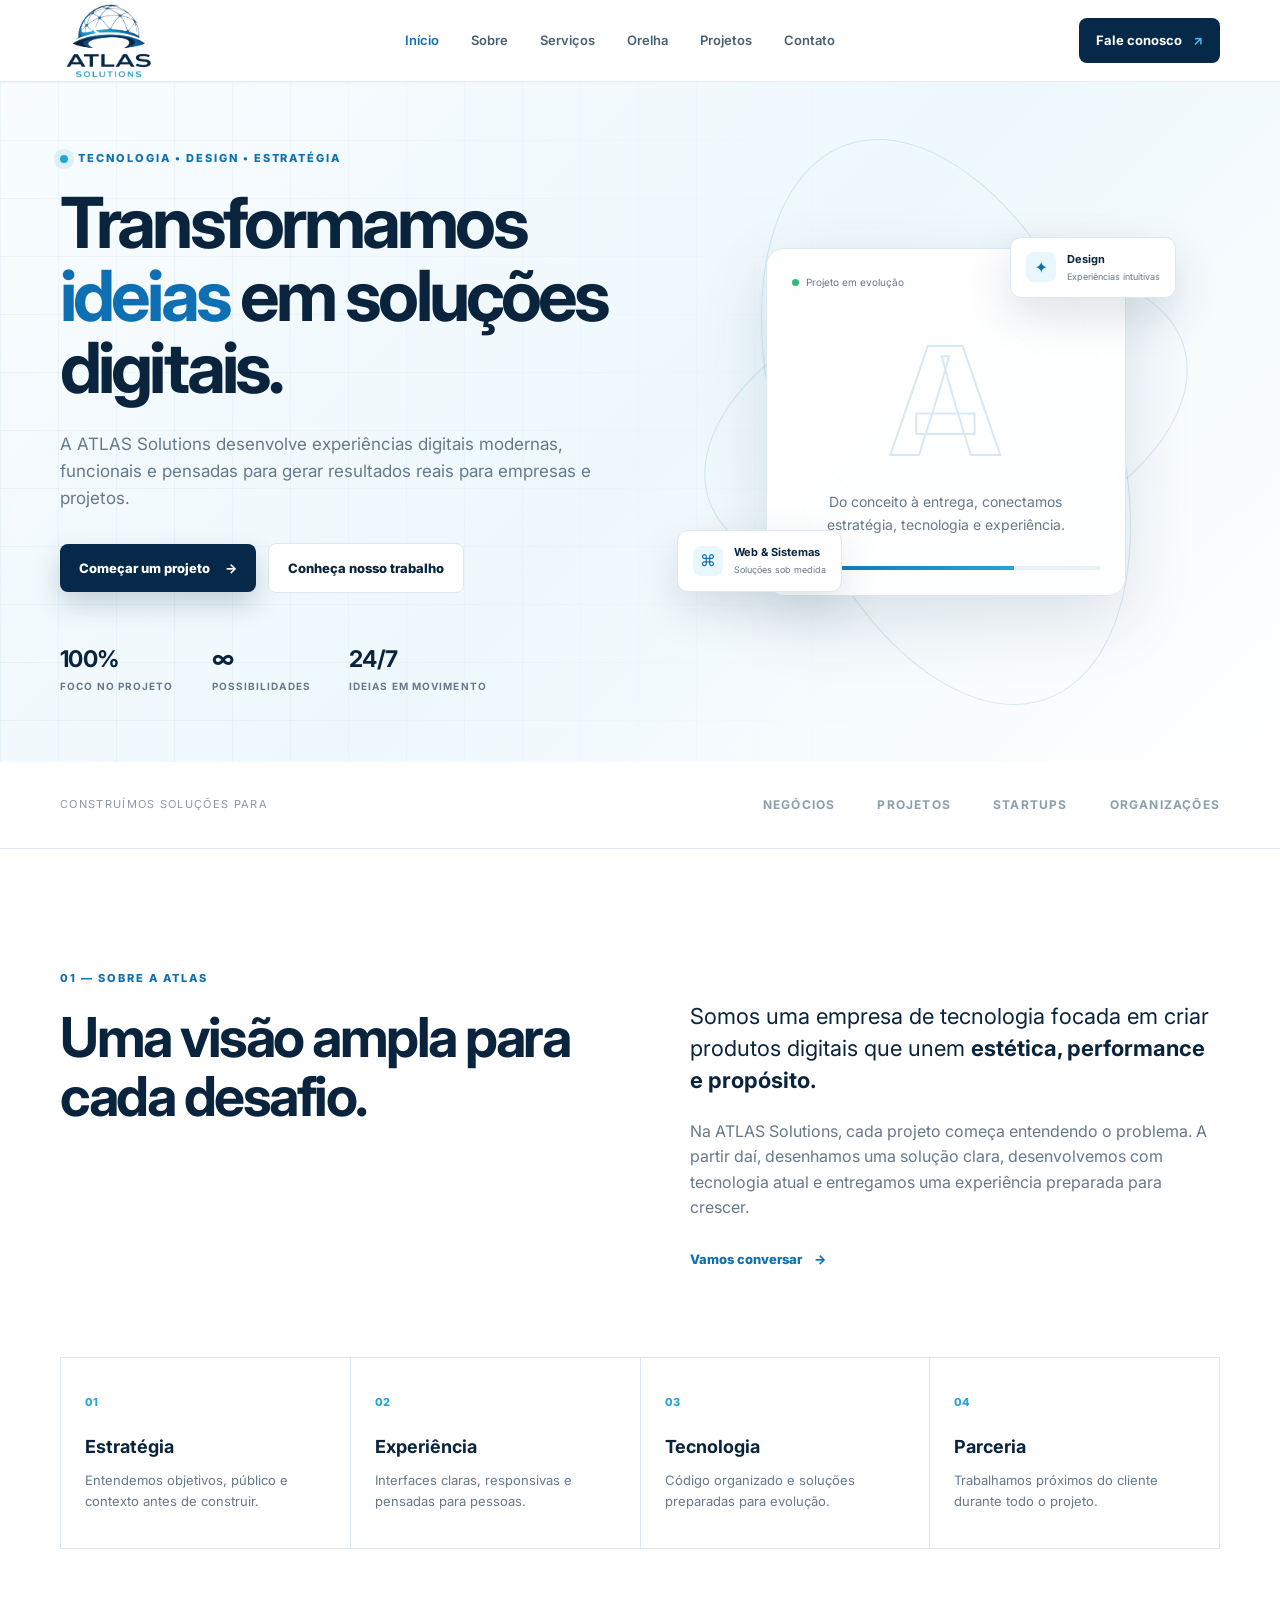
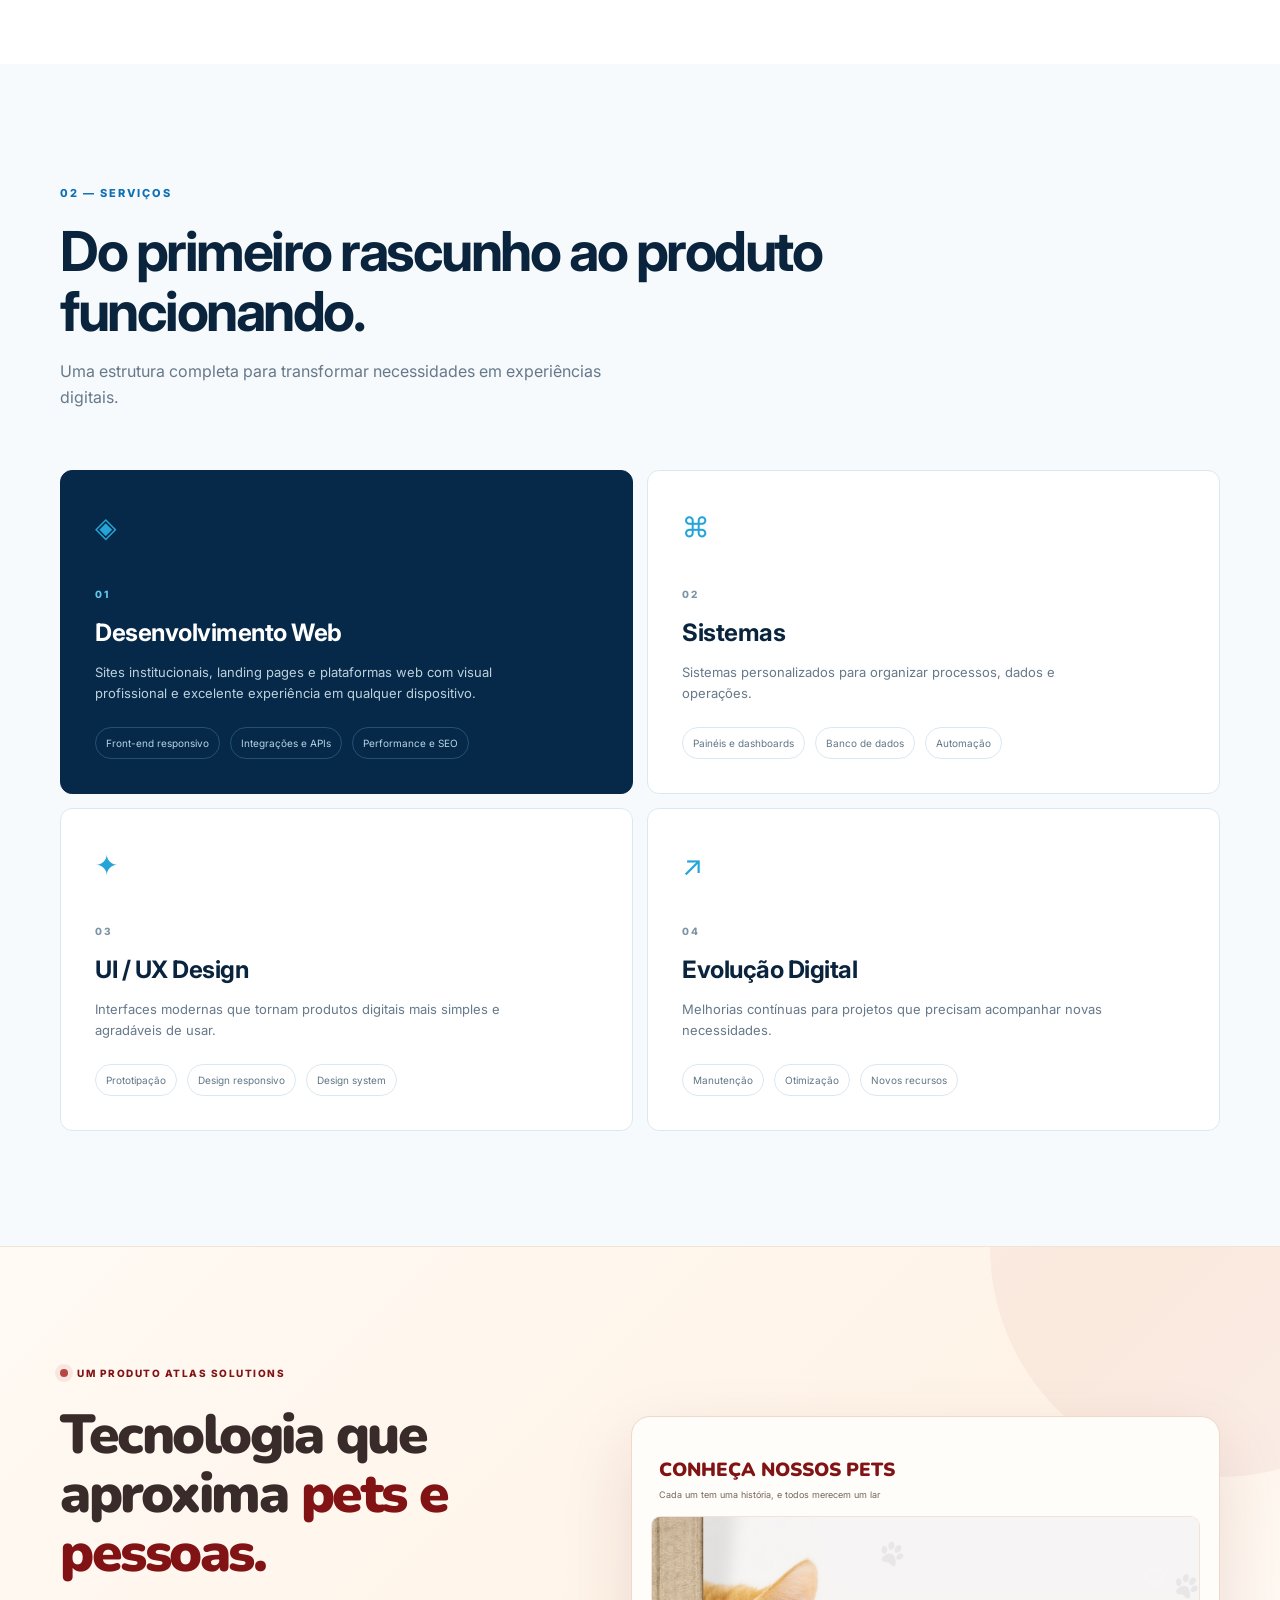
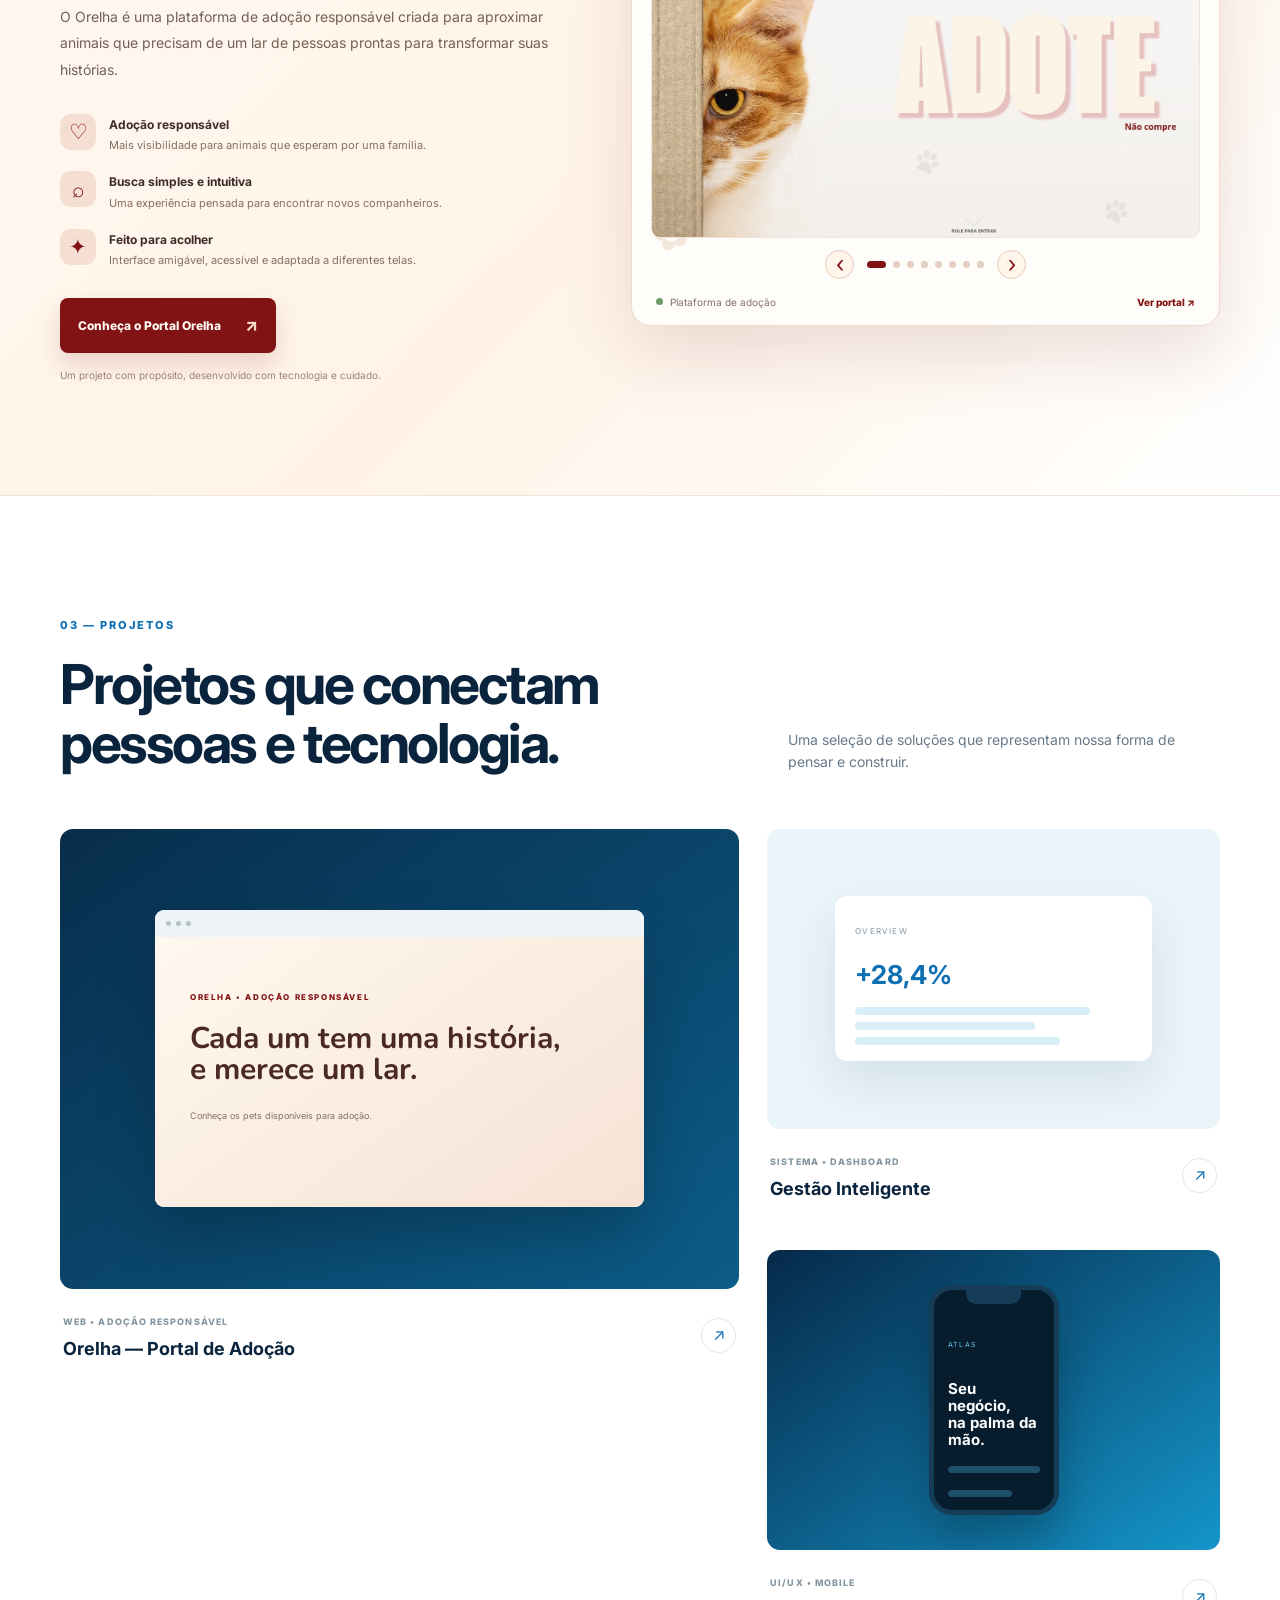
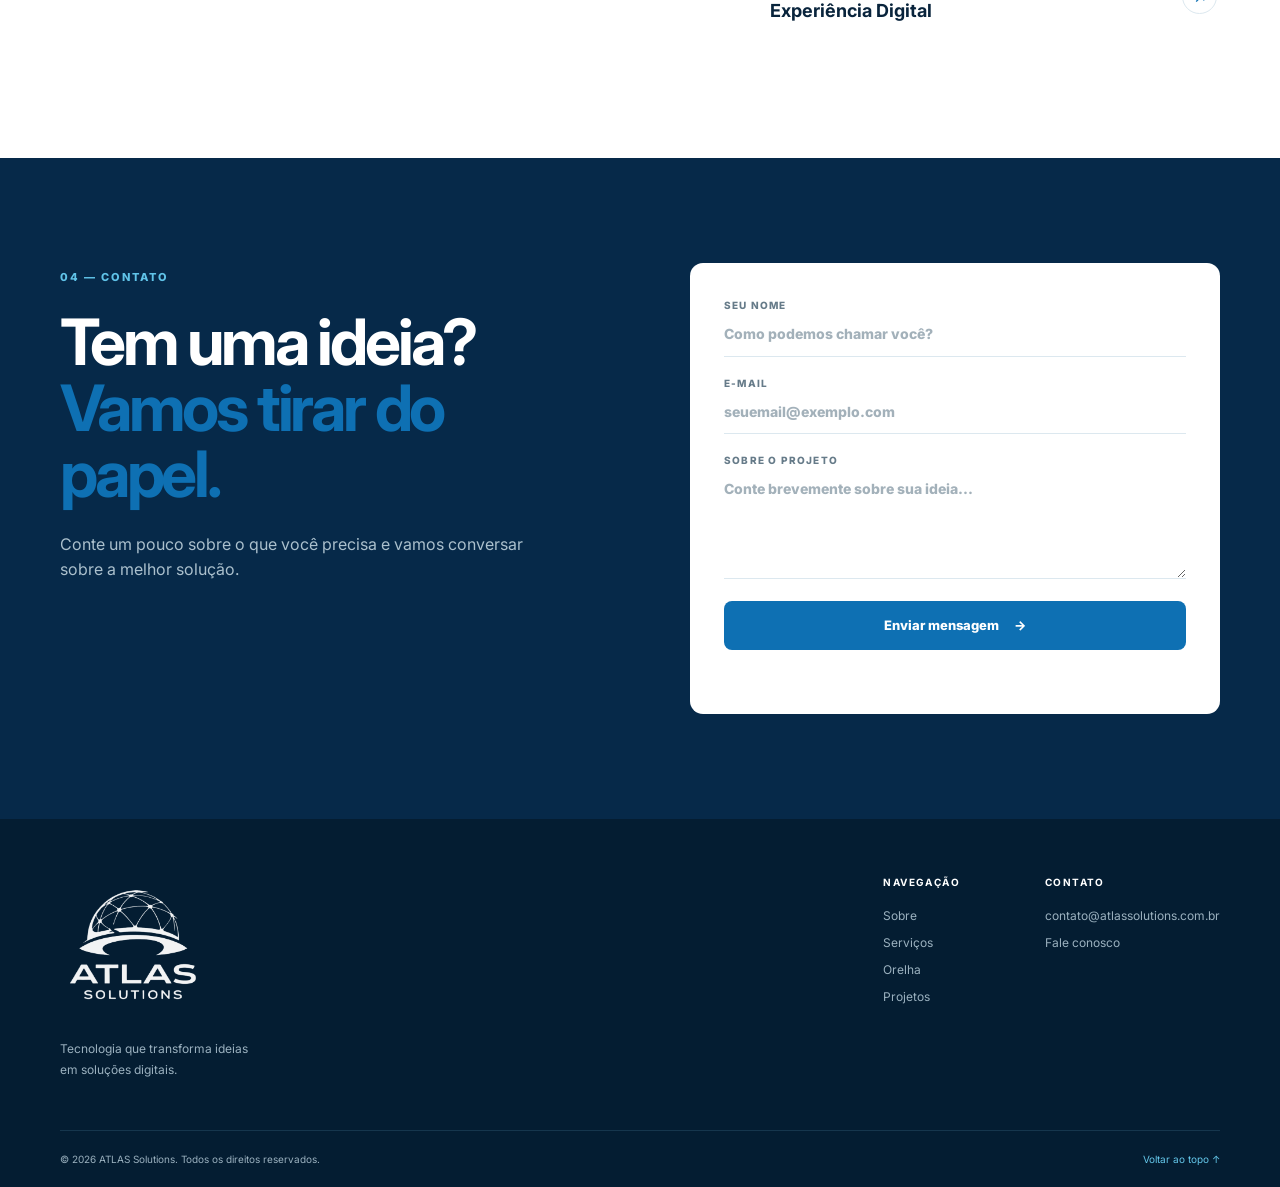
==== index.html @ 906afab1 "segundo commit" ====
<!DOCTYPE html>
<html lang="pt-BR">
<head>
  <meta charset="UTF-8">
  <meta name="viewport" content="width=device-width, initial-scale=1.0">
  <meta name="description" content="ATLAS Solutions — desenvolvimento de sites, sistemas e soluções digitais sob medida.">
  <title>ATLAS Solutions | Tecnologia que conecta ideias</title>
  <link rel="preconnect" href="https://fonts.googleapis.com">
  <link rel="preconnect" href="https://fonts.gstatic.com" crossorigin>
  <link href="https://fonts.googleapis.com/css2?family=Inter:wght@400;500;600;700;800&family=Nunito:wght@400;500;600;700;800;900&family=Lora:wght@400;500;600;700&display=swap" rel="stylesheet">
  <link rel="stylesheet" href="style.css">
</head>
<body>
  <header class="header" id="topo">
    <div class="container nav">
      <a class="brand" href="#inicio" aria-label="ATLAS Solutions - início">
        <img src="assets/logo.png" alt="ATLAS Solutions">
      </a>

      <button class="menu-toggle" aria-label="Abrir menu" aria-expanded="false">
        <span></span><span></span><span></span>
      </button>

      <nav class="nav-links">
        <a href="#inicio" class="active">Início</a>
        <a href="#sobre">Sobre</a>
        <a href="#servicos">Serviços</a>
        <a href="#orelha">Orelha</a>
        <a href="#projetos">Projetos</a>
        <a href="#contato">Contato</a>
      </nav>

      <a href="#contato" class="nav-cta">Fale conosco <span>↗</span></a>
    </div>
  </header>

  <main>
    <section class="hero" id="inicio">
      <div class="hero-grid"></div>
      <div class="container hero-content">
        <div class="hero-copy reveal">
          <div class="eyebrow"><span></span> Tecnologia • Design • Estratégia</div>
          <h1>Transformamos <em>ideias</em> em soluções digitais.</h1>
          <p>
            A ATLAS Solutions desenvolve experiências digitais modernas, funcionais e
            pensadas para gerar resultados reais para empresas e projetos.
          </p>
          <div class="hero-actions">
            <a class="btn btn-primary" href="#contato">Começar um projeto <span>→</span></a>
            <a class="btn btn-ghost" href="#projetos">Conheça nosso trabalho</a>
          </div>
          <div class="hero-stats">
            <div><strong>100%</strong><span>foco no projeto</span></div>
            <div><strong>∞</strong><span>possibilidades</span></div>
            <div><strong>24/7</strong><span>ideias em movimento</span></div>
          </div>
        </div>

        <div class="hero-visual reveal">
          <div class="orbit orbit-1"></div>
          <div class="orbit orbit-2"></div>
          <div class="orbit orbit-3"></div>
          <div class="visual-card main-card">
            <div class="card-top">
              <span class="status"><i></i> Projeto em evolução</span>
              <span class="dots">•••</span>
            </div>
            <div class="atlas-mark">A</div>
            <p>Do conceito à entrega, conectamos estratégia, tecnologia e experiência.</p>
            <div class="progress"><span></span></div>
          </div>
          <div class="floating-card card-one">
            <span class="mini-icon">✦</span>
            <div><strong>Design</strong><small>Experiências intuitivas</small></div>
          </div>
          <div class="floating-card card-two">
            <span class="mini-icon">⌘</span>
            <div><strong>Web & Sistemas</strong><small>Soluções sob medida</small></div>
          </div>
        </div>
      </div>
    </section>

    <section class="trust">
      <div class="container trust-inner">
        <span>Construímos soluções para</span>
        <div class="trust-items">
          <b>NEGÓCIOS</b><b>PROJETOS</b><b>STARTUPS</b><b>ORGANIZAÇÕES</b>
        </div>
      </div>
    </section>

    <section class="section about" id="sobre">
      <div class="container two-col">
        <div class="section-intro reveal">
          <span class="section-number">01 — SOBRE A ATLAS</span>
          <h2>Uma visão ampla para cada desafio.</h2>
        </div>
        <div class="about-copy reveal">
          <p class="lead">
            Somos uma empresa de tecnologia focada em criar produtos digitais que unem
            <strong>estética, performance e propósito.</strong>
          </p>
          <p>
            Na ATLAS Solutions, cada projeto começa entendendo o problema. A partir daí,
            desenhamos uma solução clara, desenvolvemos com tecnologia atual e entregamos
            uma experiência preparada para crescer.
          </p>
          <a href="#contato" class="text-link">Vamos conversar <span>→</span></a>
        </div>
      </div>

      <div class="container values-grid">
        <article class="value-card reveal"><span>01</span><h3>Estratégia</h3><p>Entendemos objetivos, público e contexto antes de construir.</p></article>
        <article class="value-card reveal"><span>02</span><h3>Experiência</h3><p>Interfaces claras, responsivas e pensadas para pessoas.</p></article>
        <article class="value-card reveal"><span>03</span><h3>Tecnologia</h3><p>Código organizado e soluções preparadas para evolução.</p></article>
        <article class="value-card reveal"><span>04</span><h3>Parceria</h3><p>Trabalhamos próximos do cliente durante todo o projeto.</p></article>
      </div>
    </section>

    <section class="section services" id="servicos">
      <div class="container">
        <div class="section-heading reveal">
          <span class="section-number">02 — SERVIÇOS</span>
          <h2>Do primeiro rascunho ao produto funcionando.</h2>
          <p>Uma estrutura completa para transformar necessidades em experiências digitais.</p>
        </div>

        <div class="services-grid">
          <article class="service-card featured reveal">
            <div class="service-icon">◈</div>
            <span>01</span>
            <h3>Desenvolvimento Web</h3>
            <p>Sites institucionais, landing pages e plataformas web com visual profissional e excelente experiência em qualquer dispositivo.</p>
            <ul><li>Front-end responsivo</li><li>Integrações e APIs</li><li>Performance e SEO</li></ul>
          </article>
          <article class="service-card reveal">
            <div class="service-icon">⌘</div>
            <span>02</span>
            <h3>Sistemas</h3>
            <p>Sistemas personalizados para organizar processos, dados e operações.</p>
            <ul><li>Painéis e dashboards</li><li>Banco de dados</li><li>Automação</li></ul>
          </article>
          <article class="service-card reveal">
            <div class="service-icon">✦</div>
            <span>03</span>
            <h3>UI / UX Design</h3>
            <p>Interfaces modernas que tornam produtos digitais mais simples e agradáveis de usar.</p>
            <ul><li>Prototipação</li><li>Design responsivo</li><li>Design system</li></ul>
          </article>
          <article class="service-card reveal">
            <div class="service-icon">↗</div>
            <span>04</span>
            <h3>Evolução Digital</h3>
            <p>Melhorias contínuas para projetos que precisam acompanhar novas necessidades.</p>
            <ul><li>Manutenção</li><li>Otimização</li><li>Novos recursos</li></ul>
          </article>
        </div>
      </div>
    </section>

    <!-- Apresentação do produto Orelha: visual próprio inspirado no portal, mantendo a estrutura da ATLAS. -->
    <section class="secao-orelha" id="orelha">
      <div class="container orelha-conteudo">
        <div class="orelha-texto reveal">
          <span class="orelha-etiqueta"><span class="orelha-ponto"></span> UM PRODUTO ATLAS SOLUTIONS</span>
          <h2>Tecnologia que aproxima <em>pets e pessoas.</em></h2>
          <p class="orelha-descricao">O Orelha é uma plataforma de adoção responsável criada para aproximar animais que precisam de um lar de pessoas prontas para transformar suas histórias.</p>
          <div class="orelha-destaques">
            <div><span class="orelha-icone">♡</span><p><strong>Adoção responsável</strong><small>Mais visibilidade para animais que esperam por uma família.</small></p></div>
            <div><span class="orelha-icone">⌕</span><p><strong>Busca simples e intuitiva</strong><small>Uma experiência pensada para encontrar novos companheiros.</small></p></div>
            <div><span class="orelha-icone">✦</span><p><strong>Feito para acolher</strong><small>Interface amigável, acessível e adaptada a diferentes telas.</small></p></div>
          </div>
          <a class="botao-orelha" href="https://portalorelhafront.vercel.app/" target="_blank" rel="noopener noreferrer">Conheça o Portal Orelha <span>↗</span></a>
          <p class="orelha-nota">Um projeto com propósito, desenvolvido com tecnologia e cuidado.</p>
        </div>
        <div class="orelha-moldura reveal">
                   <div class="orelha-preview-texto"><span>CONHEÇA NOSSOS PETS</span><small>Cada um tem uma história, e todos merecem um lar</small></div>

          <!-- CARROSSEL ORELHA: para adicionar imagens, copie um bloco .orelha-slide e altere o caminho e o texto alternativo. -->
          <div class="orelha-carrossel" data-carrossel aria-label="Imagens do Portal Orelha">
            <div class="orelha-slides">
              <div class="orelha-slide ativa">
                <img src="assets/1.png" alt="Tela inicial do Portal Orelha com animais disponíveis para adoção" class="orelha-imagem">
              </div>
              <div class="orelha-slide">
                <img src="assets/3.png" alt="Tela de listagem de animais do Portal Orelha" class="orelha-imagem">
              </div>
              <div class="orelha-slide">
                <img src="assets/5.png" alt="Tela de listagem de animais do Portal Orelha" class="orelha-imagem">
              </div>
              <div class="orelha-slide">
                <img src="assets/6.png" alt="Tela de listagem de animais do Portal Orelha" class="orelha-imagem">
              </div>
              <div class="orelha-slide">
                <img src="assets/8.png" alt="Tela de listagem de animais do Portal Orelha" class="orelha-imagem">
              </div>
               <div class="orelha-slide">
                <img src="assets/10.png" alt="Tela de listagem de animais do Portal Orelha" class="orelha-imagem">
              </div>
               <div class="orelha-slide">
                <img src="assets/11.png" alt="Tela de listagem de animais do Portal Orelha" class="orelha-imagem">
              </div>
               <div class="orelha-slide">
                <img src="assets/13.png" alt="Tela de listagem de animais do Portal Orelha" class="orelha-imagem">
              </div>
              <!-- ADICIONE MAIS IMAGENS AQUI: copie um bloco .orelha-slide, coloque o caminho em src e descreva a imagem no alt. -->
            </div>
            <div class="orelha-controles">
              <button class="orelha-seta" type="button" data-anterior aria-label="Imagem anterior">‹</button>
              <div class="orelha-indicadores" data-indicadores aria-label="Escolher imagem"></div>
              <button class="orelha-seta" type="button" data-proxima aria-label="Próxima imagem">›</button>
            </div>
          </div>

          <div class="orelha-rodape-preview"><span><i></i> Plataforma de adoção</span><a href="https://portalorelhafront.vercel.app/" target="_blank" rel="noopener noreferrer">Ver portal ↗</a></div>
          <span class="orelha-pata pata-um">✿</span><span class="orelha-pata pata-dois">✿</span>
        </div>
      </div>
    </section>

    <section class="section projects" id="projetos">
      <div class="container">
        <div class="section-heading project-heading reveal">
          <div>
            <span class="section-number">03 — PROJETOS</span>
            <h2>Projetos que conectam pessoas e tecnologia.</h2>
          </div>
          <p>Uma seleção de soluções que representam nossa forma de pensar e construir.</p>
        </div>

        <div class="project-grid">
          <article class="project project-large reveal">
            <div class="project-visual adoption">
              <div class="browser">
                <div class="browser-bar"><i></i><i></i><i></i></div>
                <div class="browser-body browser-orelha">
                  <span>ORELHA • ADOÇÃO RESPONSÁVEL</span>
                  <strong>Cada um tem uma história,<br>e merece um lar.</strong>
                  <small>Conheça os pets disponíveis para adoção.</small>
                </div>
              </div>
            </div>
            <div class="project-info"><div><span>WEB • ADOÇÃO RESPONSÁVEL</span><h3>Orelha — Portal de Adoção</h3></div><span class="round-arrow">↗</span></div>
          </article>

          <article class="project reveal">
            <div class="project-visual dashboard">
              <div class="dash-box"><span>OVERVIEW</span><b>+28,4%</b><i></i><i></i><i></i></div>
            </div>
            <div class="project-info"><div><span>SISTEMA • DASHBOARD</span><h3>Gestão Inteligente</h3></div><span class="round-arrow">↗</span></div>
          </article>

          <article class="project reveal">
            <div class="project-visual mobile">
              <div class="phone"><div class="phone-notch"></div><div class="phone-content"><span>ATLAS</span><b>Seu negócio,<br>na palma da mão.</b><i></i><i></i></div></div>
            </div>
            <div class="project-info"><div><span>UI/UX • MOBILE</span><h3>Experiência Digital</h3></div><span class="round-arrow">↗</span></div>
          </article>
        </div>
      </div>
    </section>

    <section class="cta-section" id="contato">
      <div class="container cta">
        <div class="cta-copy reveal">
          <span class="section-number">04 — CONTATO</span>
          <h2>Tem uma ideia?<br><em>Vamos tirar do papel.</em></h2>
          <p>Conte um pouco sobre o que você precisa e vamos conversar sobre a melhor solução.</p>
        </div>
        <form class="contact-form reveal" id="contactForm">
          <label>Seu nome<input type="text" name="nome" placeholder="Como podemos chamar você?" required></label>
          <label>E-mail<input type="email" name="email" placeholder="seuemail@exemplo.com" required></label>
          <label>Sobre o projeto<textarea name="mensagem" rows="4" placeholder="Conte brevemente sobre sua ideia..." required></textarea></label>
          <button type="submit" class="btn btn-light">Enviar mensagem <span>→</span></button>
          <p class="form-note" id="formNote"></p>
        </form>
      </div>
    </section>
  </main>

  <footer class="footer">
    <div class="container footer-top">
      <div>
        <img src="assets/logo.png" alt="ATLAS Solutions" class="footer-logo">
        <p>Tecnologia que transforma ideias<br>em soluções digitais.</p>
      </div>
      <div class="footer-links">
        <div><strong>Navegação</strong><a href="#sobre">Sobre</a><a href="#servicos">Serviços</a><a href="#orelha">Orelha</a><a href="#projetos">Projetos</a></div>
        <div><strong>Contato</strong><a href="mailto:contato@atlassolutions.com.br">contato@atlassolutions.com.br</a><a href="#contato">Fale conosco</a></div>
      </div>
    </div>
    <div class="container footer-bottom">
      <span>© <span id="year"></span> ATLAS Solutions. Todos os direitos reservados.</span>
      <a href="#topo">Voltar ao topo ↑</a>
    </div>
  </footer>

  <script src="script.js"></script>
</body>
</html>
---- style.css ----
:root {
  --navy: #062949;
  --navy-2: #0a3a61;
  --blue: #0e70b3;
  --cyan: #25a5d7;
  --cyan-light: #e8f7fc;
  --ink: #09243c;
  --muted: #66798a;
  --line: #dce8ef;
  --white: #fff;
  --bg: #f7fafc;
  --shadow: 0 24px 70px rgba(6, 41, 73, .12);
}

* {
  box-sizing: border-box;
  margin: 0;
  padding: 0
}

html {
  scroll-behavior: smooth
}

body {
  font-family: Inter, system-ui, sans-serif;
  color: var(--ink);
  background: var(--white);
  line-height: 1.6
}

a {
  text-decoration: none;
  color: inherit
}

button,
input,
textarea {
  font: inherit
}

.container {
  width: min(1160px, calc(100% - 48px));
  margin: auto
}

.header {
  height: 82px;
  background: rgba(255, 255, 255, .92);
  backdrop-filter: blur(16px);
  border-bottom: 1px solid rgba(220, 232, 239, .8);
  position: sticky;
  top: 0;
  z-index: 50
}

.nav {
  height: 100%;
  display: flex;
  align-items: center;
  justify-content: space-between;
  gap: 30px
}

.brand img {
  width: 100px;
  display: block
}

.nav-links {
  display: flex;
  gap: 32px;
  align-items: center;
  font-size: 13px;
  font-weight: 600;
  color: #496071
}

.nav-links a {
  transition: .25s
}

.nav-links a:hover,
.nav-links a.active {
  color: var(--blue)
}

.nav-cta {
  background: var(--navy);
  color: white;
  padding: 12px 17px;
  border-radius: 8px;
  font-size: 13px;
  font-weight: 700
}

.nav-cta span {
  color: #51bce2;
  margin-left: 8px
}

.menu-toggle {
  display: none;
  border: 0;
  background: none
}

.hero {
  position: relative;
  overflow: hidden;
  background: linear-gradient(135deg, #f8fcfe 0%, #eef8fc 52%, #fff 100%);
  min-height: 680px
}

.hero-grid {
  position: absolute;
  inset: 0;
  background-image: linear-gradient(rgba(14, 112, 179, .05) 1px, transparent 1px), linear-gradient(90deg, rgba(14, 112, 179, .05) 1px, transparent 1px);
  background-size: 58px 58px;
  mask-image: linear-gradient(to right, black, transparent 75%)
}

.hero-content {
  min-height: 680px;
  display: grid;
  grid-template-columns: 1.03fr .97fr;
  align-items: center;
  gap: 30px;
  position: relative
}

.eyebrow,
.section-number {
  font-size: 11px;
  letter-spacing: .18em;
  text-transform: uppercase;
  font-weight: 800;
  color: var(--blue)
}

.eyebrow {
  display: flex;
  align-items: center;
  gap: 10px;
  margin-bottom: 20px
}

.eyebrow span {
  width: 8px;
  height: 8px;
  border-radius: 50%;
  background: var(--cyan);
  box-shadow: 0 0 0 6px rgba(37, 165, 215, .12)
}

.hero h1 {
  font-size: clamp(44px, 5.5vw, 76px);
  line-height: 1.03;
  letter-spacing: -.055em;
  max-width: 760px
}

.hero h1 em,
.cta h2 em {
  font-style: normal;
  color: var(--blue)
}

.hero-copy>p {
  color: var(--muted);
  max-width: 570px;
  font-size: 17px;
  margin: 26px 0 30px
}

.hero-actions {
  display: flex;
  gap: 12px;
  align-items: center;
  flex-wrap: wrap
}

.btn {
  display: inline-flex;
  align-items: center;
  justify-content: center;
  gap: 15px;
  border-radius: 8px;
  padding: 14px 19px;
  font-size: 13px;
  font-weight: 800;
  transition: .25s;
  cursor: pointer;
  border: 0
}

.btn-primary {
  background: var(--navy);
  color: white;
  box-shadow: 0 12px 28px rgba(6, 41, 73, .2)
}

.btn-primary:hover {
  transform: translateY(-2px);
  background: #083a60
}

.btn-ghost {
  border: 1px solid var(--line);
  background: #fff;
  color: var(--ink)
}

.btn-ghost:hover {
  border-color: #9ecce1
}

.hero-stats {
  display: flex;
  gap: 38px;
  margin-top: 48px
}

.hero-stats div {
  display: flex;
  flex-direction: column
}

.hero-stats strong {
  font-size: 23px;
  letter-spacing: -.03em
}

.hero-stats span {
  font-size: 10px;
  text-transform: uppercase;
  letter-spacing: .11em;
  color: var(--muted);
  font-weight: 700
}

.hero-visual {
  height: 530px;
  position: relative;
  display: flex;
  align-items: center;
  justify-content: center
}

.orbit {
  position: absolute;
  border: 1px solid rgba(14, 112, 179, .15);
  border-radius: 50%;
  transform: rotate(-18deg)
}

.orbit-1 {
  width: 500px;
  height: 280px
}

.orbit-2 {
  width: 400px;
  height: 225px;
  transform: rotate(35deg)
}

.orbit-3 {
  width: 590px;
  height: 330px;
  transform: rotate(70deg)
}

.visual-card {
  position: relative;
  z-index: 2;
  background: rgba(255, 255, 255, .92);
  border: 1px solid #dbeaf1;
  border-radius: 18px;
  box-shadow: var(--shadow)
}

.main-card {
  width: 360px;
  padding: 25px
}

.card-top {
  display: flex;
  justify-content: space-between;
  align-items: center;
  font-size: 10px;
  color: var(--muted)
}

.status {
  display: flex;
  align-items: center;
  gap: 7px
}

.status i {
  width: 7px;
  height: 7px;
  background: #35b67a;
  border-radius: 50%
}

.dots {
  letter-spacing: 2px
}

.atlas-mark {
  font-size: 150px;
  font-weight: 800;
  line-height: 1;
  color: transparent;
  -webkit-text-stroke: 2px rgba(14, 112, 179, .16);
  text-align: center;
  margin: 36px 0 15px
}

.main-card p {
  font-size: 14px;
  color: var(--muted);
  max-width: 260px;
  margin: auto;
  text-align: center
}

.progress {
  height: 4px;
  background: #e9f1f5;
  margin-top: 30px;
  border-radius: 5px;
  overflow: hidden
}

.progress span {
  display: block;
  width: 72%;
  height: 100%;
  background: linear-gradient(90deg, var(--blue), var(--cyan))
}

.floating-card {
  position: absolute;
  z-index: 4;
  background: white;
  border: 1px solid var(--line);
  box-shadow: 0 18px 45px rgba(6, 41, 73, .13);
  padding: 13px 15px;
  border-radius: 11px;
  display: flex;
  gap: 11px;
  align-items: center
}

.floating-card strong {
  display: block;
  font-size: 11px
}

.floating-card small {
  display: block;
  color: var(--muted);
  font-size: 9px;
  margin-top: 2px
}

.card-one {
  right: 8%;
  top: 15%
}

.card-two {
  left: 1%;
  bottom: 18%
}

.mini-icon {
  width: 30px;
  height: 30px;
  border-radius: 8px;
  display: grid;
  place-items: center;
  background: var(--cyan-light);
  color: var(--blue)
}

.trust {
  border-bottom: 1px solid var(--line);
  background: white
}

.trust-inner {
  min-height: 86px;
  display: flex;
  align-items: center;
  justify-content: space-between;
  gap: 30px
}

.trust-inner>span {
  font-size: 11px;
  text-transform: uppercase;
  letter-spacing: .12em;
  color: #8a9aa6
}

.trust-items {
  display: flex;
  gap: 42px;
  color: #8aa0ae;
  font-size: 12px;
  letter-spacing: .1em
}

.section {
  padding: 115px 0
}

.two-col {
  display: grid;
  grid-template-columns: 1fr 1fr;
  gap: 100px
}

.section-intro h2,
.section-heading h2 {
  font-size: clamp(34px, 4.3vw, 56px);
  line-height: 1.08;
  letter-spacing: -.045em;
  margin-top: 18px
}

.about-copy {
  padding-top: 37px
}

.lead {
  font-size: 22px;
  line-height: 1.45;
  margin-bottom: 22px
}

.about-copy>p:not(.lead) {
  color: var(--muted);
  max-width: 530px
}

.text-link {
  display: inline-flex;
  gap: 12px;
  color: var(--blue);
  font-weight: 800;
  font-size: 13px;
  margin-top: 28px
}

.values-grid {
  display: grid;
  grid-template-columns: repeat(4, 1fr);
  gap: 1px;
  background: var(--line);
  margin-top: 85px;
  border: 1px solid var(--line)
}

.value-card {
  background: white;
  padding: 30px 24px;
  min-height: 190px
}

.value-card>span {
  color: var(--cyan);
  font-size: 11px;
  font-weight: 800
}

.value-card h3 {
  font-size: 18px;
  margin: 20px 0 8px
}

.value-card p {
  color: var(--muted);
  font-size: 13px
}

.services {
  background: var(--bg)
}

.section-heading {
  max-width: 850px
}

.section-heading>p {
  color: var(--muted);
  max-width: 600px;
  margin-top: 18px
}

.services-grid {
  display: grid;
  grid-template-columns: repeat(2, 1fr);
  gap: 14px;
  margin-top: 60px
}

.service-card {
  background: white;
  border: 1px solid var(--line);
  padding: 34px;
  border-radius: 12px;
  min-height: 320px;
  transition: .3s
}

.service-card:hover {
  transform: translateY(-5px);
  box-shadow: var(--shadow)
}

.service-card.featured {
  background: var(--navy);
  color: white;
  border-color: var(--navy)
}

.service-icon {
  font-size: 28px;
  color: var(--cyan);
  margin-bottom: 30px
}

.service-card>span {
  font-size: 10px;
  letter-spacing: .15em;
  color: #7c94a5;
  font-weight: 800
}

.featured>span {
  color: #65c8eb
}

.service-card h3 {
  font-size: 24px;
  margin: 8px 0 10px;
  letter-spacing: -.02em
}

.service-card p {
  color: var(--muted);
  font-size: 13px;
  max-width: 440px
}

.featured p {
  color: #bdd1dd
}

.service-card ul {
  list-style: none;
  margin-top: 23px;
  display: flex;
  gap: 10px;
  flex-wrap: wrap
}

.service-card li {
  font-size: 10px;
  border: 1px solid var(--line);
  border-radius: 30px;
  padding: 7px 10px;
  color: #607786
}

.featured li {
  border-color: #24516f;
  color: #b6d5e4
}

.projects {
  background: white
}

.project-heading {
  display: grid;
  grid-template-columns: 1.2fr .8fr;
  gap: 80px;
  align-items: end;
  max-width: none
}

.project-heading p {
  color: var(--muted);
  font-size: 14px
}

.project-grid {
  display: grid;
  grid-template-columns: 1.2fr .8fr;
  gap: 28px;
  margin-top: 55px
}

.project {
  min-width: 0
}

.project-large {
  grid-row: span 2
}

.project-visual {
  border-radius: 13px;
  overflow: hidden;
  position: relative
}

.adoption {
  height: 460px;
  background: linear-gradient(145deg, #082d4b, #0c5d88);
  display: grid;
  place-items: center
}

.browser {
  width: 72%;
  background: white;
  border-radius: 9px;
  box-shadow: 0 30px 60px rgba(0, 0, 0, .2);
  overflow: hidden
}

.browser-bar {
  height: 27px;
  background: #edf3f6;
  display: flex;
  gap: 5px;
  align-items: center;
  padding-left: 11px
}

.browser-bar i {
  width: 5px;
  height: 5px;
  background: #b4c2c9;
  border-radius: 50%
}

.browser-body {
  padding: 45px 35px 55px;
  background: linear-gradient(145deg, #f8fdff, #dff5fc);
  min-height: 270px
}

.browser-body span {
  font-size: 8px;
  letter-spacing: .2em;
  color: var(--blue);
  font-weight: 800
}

.browser-body strong {
  display: block;
  font-size: 30px;
  line-height: 1.05;
  margin: 15px 0
}

.browser-body small {
  font-size: 9px;
  color: #69808e
}

.dashboard {
  height: 300px;
  background: #eaf5fa;
  padding: 40px;
  display: grid;
  place-items: center
}

.dash-box {
  background: white;
  border-radius: 12px;
  width: 85%;
  height: 75%;
  padding: 20px;
  box-shadow: 0 20px 50px rgba(6, 41, 73, .1)
}

.dash-box span {
  font-size: 8px;
  color: #8396a1;
  letter-spacing: .15em
}

.dash-box b {
  display: block;
  font-size: 26px;
  margin: 12px 0;
  color: var(--blue)
}

.dash-box i {
  display: block;
  height: 8px;
  background: #d9eef6;
  margin: 7px 0;
  border-radius: 5px
}

.dash-box i:nth-of-type(1) {
  width: 85%
}

.dash-box i:nth-of-type(2) {
  width: 65%
}

.dash-box i:nth-of-type(3) {
  width: 74%
}

.mobile {
  height: 300px;
  background: linear-gradient(145deg, #062949, #1495ca);
  display: grid;
  place-items: center
}

.phone {
  width: 130px;
  height: 230px;
  background: #071d2d;
  border: 5px solid #163d57;
  border-radius: 23px;
  box-shadow: 0 25px 45px rgba(0, 0, 0, .25);
  overflow: hidden
}

.phone-notch {
  height: 14px;
  width: 55px;
  background: #163d57;
  border-radius: 0 0 10px 10px;
  margin: auto
}

.phone-content {
  padding: 25px 14px;
  color: white
}

.phone-content span {
  font-size: 7px;
  letter-spacing: .2em;
  color: #65c8eb
}

.phone-content b {
  display: block;
  font-size: 15px;
  line-height: 1.15;
  margin-top: 25px
}

.phone-content i {
  display: block;
  height: 7px;
  background: #1e4e6a;
  border-radius: 4px;
  margin-top: 17px
}

.phone-content i:last-child {
  width: 70%
}

.project-info {
  display: flex;
  justify-content: space-between;
  align-items: center;
  padding: 18px 3px
}

.project-info span:first-child {
  font-size: 9px;
  color: #8396a1;
  letter-spacing: .12em;
  font-weight: 800
}

.project-info h3 {
  font-size: 18px;
  margin-top: 3px
}

.round-arrow {
  width: 35px;
  height: 35px;
  border: 1px solid var(--line);
  display: grid;
  place-items: center;
  border-radius: 50%;
  color: var(--blue)
}

.cta-section {
  background: var(--navy);
  color: white;
  padding: 105px 0
}

.cta {
  display: grid;
  grid-template-columns: 1fr 1fr;
  gap: 100px
}

.cta .section-number {
  color: #60c3e8
}

.cta h2 {
  font-size: clamp(40px, 5vw, 65px);
  line-height: 1.03;
  letter-spacing: -.05em;
  margin-top: 20px
}

.cta-copy>p {
  color: #abc0cd;
  max-width: 480px;
  margin-top: 25px
}

.contact-form {
  background: white;
  color: var(--ink);
  border-radius: 13px;
  padding: 34px
}

.contact-form label {
  display: block;
  font-size: 10px;
  text-transform: uppercase;
  letter-spacing: .12em;
  font-weight: 800;
  color: #667b89;
  margin-bottom: 18px
}

.contact-form input,
.contact-form textarea {
  display: block;
  width: 100%;
  border: 0;
  border-bottom: 1px solid var(--line);
  padding: 10px 0;
  font-size: 14px;
  outline: none;
  color: var(--ink);
  resize: vertical;
  background: transparent
}

.contact-form input:focus,
.contact-form textarea:focus {
  border-color: var(--cyan)
}

.contact-form input::placeholder,
.contact-form textarea::placeholder {
  color: #a3b1ba
}

.btn-light {
  background: var(--blue);
  color: white;
  width: 100%;
  margin-top: 4px
}

.form-note {
  font-size: 11px;
  margin-top: 12px;
  color: var(--blue);
  min-height: 18px
}

.footer {
  background: #041d32;
  color: #9bb1bf;
  padding-top: 55px
}

.footer-top {
  display: flex;
  justify-content: space-between;
  gap: 50px;
  padding-bottom: 50px
}

.footer-logo {
  width: 150px;
  filter: brightness(0) invert(1);
  opacity: .95
}

.footer-top p {
  font-size: 12px;
  margin-top: 18px;
  line-height: 1.7
}

.footer-links {
  display: flex;
  gap: 85px
}

.footer-links div {
  display: flex;
  flex-direction: column;
  gap: 8px
}

.footer-links strong {
  font-size: 10px;
  text-transform: uppercase;
  letter-spacing: .14em;
  color: white;
  margin-bottom: 8px
}

.footer-links a {
  font-size: 12px
}

.footer-links a:hover {
  color: white
}

.footer-bottom {
  border-top: 1px solid #16364d;
  padding: 20px 0;
  display: flex;
  justify-content: space-between;
  font-size: 10px
}

.footer-bottom a {
  color: #65c8eb
}

.reveal {
  opacity: 0;
  transform: translateY(20px);
  transition: opacity .7s ease, transform .7s ease
}

.reveal.visible {
  opacity: 1;
  transform: none
}

@media(max-width:900px) {

  .nav-links,
  .nav-cta {
    display: none
  }

  .menu-toggle {
    display: flex;
    flex-direction: column;
    gap: 5px
  }

  .menu-toggle span {
    width: 24px;
    height: 2px;
    background: var(--navy)
  }

  .nav-links.open {
    display: flex;
    position: absolute;
    top: 81px;
    left: 0;
    right: 0;
    background: white;
    padding: 20px 24px;
    flex-direction: column;
    align-items: flex-start;
    border-bottom: 1px solid var(--line)
  }

  .hero-content {
    grid-template-columns: 1fr;
    padding: 75px 0
  }

  .hero-visual {
    height: 430px
  }

  .hero {
    min-height: auto
  }

  .hero-content {
    min-height: auto
  }

  .two-col,
  .cta {
    grid-template-columns: 1fr;
    gap: 30px
  }

  .values-grid {
    grid-template-columns: repeat(2, 1fr)
  }

  .project-heading {
    grid-template-columns: 1fr;
    gap: 20px
  }

  .project-grid {
    grid-template-columns: 1fr
  }

  .project-large {
    grid-row: auto
  }

  .services-grid {
    grid-template-columns: 1fr
  }

  .cta {
    gap: 50px
  }

  .trust-items {
    gap: 15px;
    flex-wrap: wrap;
    justify-content: flex-end
  }
}

@media(max-width:560px) {
  .container {
    width: min(100% - 32px, 1160px)
  }

  .header {
    height: 100px
  }

  .nav-links.open {
    top: 71px
  }

  .brand img {
    width: 125px
  }

  .hero h1 {
    font-size: 45px
  }

  .hero-copy>p {
    font-size: 15px
  }

  .hero-stats {
    gap: 20px;
    margin-top: 35px
  }

  .hero-visual {
    height: 350px
  }

  .main-card {
    width: 285px
  }

  .atlas-mark {
    font-size: 110px;
    margin: 25px 0 10px
  }

  .card-one {
    right: 0;
    top: 7%
  }

  .card-two {
    left: 0;
    bottom: 7%
  }

  .orbit-1 {
    width: 350px
  }

  .orbit-2 {
    width: 300px
  }

  .orbit-3 {
    width: 400px
  }

  .trust-inner {
    display: block;
    padding: 22px 0
  }

  .trust-items {
    justify-content: flex-start;
    margin-top: 13px
  }

  .section {
    padding: 80px 0
  }

  .values-grid {
    grid-template-columns: 1fr
  }

  .footer-top,
  .footer-bottom {
    display: block
  }

  .footer-links {
    gap: 45px;
    margin-top: 35px
  }

  .footer-bottom span {
    display: block;
    margin-bottom: 10px
  }

  .adoption {
    height: 340px
  }

  .dashboard,
  .mobile {
    height: 250px
  }
}


/* ============================================================
   DESTAQUE DO PRODUTO ORELHA
   A paleta creme, vinho e marrom vem do portal de adoção.
   Tipografia mais acolhedora dentro de um bloco que mantém
   espaçamentos, alinhamento e acabamento visual da ATLAS.
   ============================================================ */
.secao-orelha {
  --orelha-vinho: #821315;
  --orelha-vinho-escuro: #650d10;
  --orelha-creme: #fff4e8;
  --orelha-pessego: #f5e2d4;
  --orelha-texto: #392b29;
  --orelha-suave: #866e66;
  position: relative;
  overflow: hidden;
  padding: 112px 0;
  background: linear-gradient(135deg, #fffaf4 0%, #fff3e7 55%, #fff 100%);
  border-top: 1px solid #f2e3d8;
  border-bottom: 1px solid #f2e3d8
}

.secao-orelha:before {
  content: "";
  position: absolute;
  width: 460px;
  height: 460px;
  border-radius: 50%;
  right: -170px;
  top: -230px;
  background: rgba(130, 19, 21, .045);
  pointer-events: none
}

.orelha-conteudo {
  position: relative;
  display: grid;
  grid-template-columns: .92fr 1.08fr;
  align-items: center;
  gap: 70px
}

.orelha-etiqueta {
  display: inline-flex;
  align-items: center;
  gap: 9px;
  font-size: 10px;
  letter-spacing: .15em;
  font-weight: 800;
  color: var(--orelha-vinho)
}

.orelha-ponto {
  width: 8px;
  height: 8px;
  border-radius: 50%;
  background: #b94543;
  box-shadow: 0 0 0 5px rgba(185, 69, 67, .1)
}

.orelha-texto h2 {
  font-family: 'Nunito', Inter, sans-serif;
  font-size: clamp(37px, 4.3vw, 55px);
  font-weight: 900;
  line-height: 1.08;
  letter-spacing: -.045em;
  color: var(--orelha-texto);
  margin-top: 20px
}

.orelha-texto h2 em {
  font-style: normal;
  color: var(--orelha-vinho)
}

.orelha-descricao {
  color: #745f58;
  font-size: 14px;
  line-height: 1.9;
  max-width: 500px;
  margin-top: 21px
}

.orelha-destaques {
  display: grid;
  gap: 17px;
  margin: 30px 0 28px
}

.orelha-destaques>div {
  display: flex;
  gap: 13px;
  align-items: flex-start
}

.orelha-icone {
  flex: 0 0 36px;
  width: 36px;
  height: 36px;
  display: grid;
  place-items: center;
  border-radius: 11px;
  background: #f4dfd2;
  color: var(--orelha-vinho);
  font-size: 21px;
  font-family: 'Lora', serif
}

.orelha-destaques p {
  padding-top: 1px
}

.orelha-destaques strong {
  display: block;
  font-size: 12px;
  color: #402b28
}

.orelha-destaques small {
  display: block;
  color: var(--orelha-suave);
  font-size: 11px;
  line-height: 1.6;
  margin-top: 3px;
  max-width: 340px
}

.botao-orelha {
  display: inline-flex;
  align-items: center;
  gap: 24px;
  background: var(--orelha-vinho);
  color: #fffaf4;
  padding: 14px 18px;
  border-radius: 8px;
  font-size: 12px;
  font-weight: 800;
  box-shadow: 0 12px 25px rgba(130, 19, 21, .16);
  transition: transform .25s, background .25s, box-shadow .25s
}

.botao-orelha span {
  font-size: 17px;
  color: #f5d8c7
}

.botao-orelha:hover {
  background: var(--orelha-vinho-escuro);
  transform: translateY(-2px);
  box-shadow: 0 16px 30px rgba(130, 19, 21, .23)
}

.orelha-nota {
  font-size: 10px;
  color: #9a8178;
  margin-top: 14px
}

.orelha-moldura {
  position: relative;
  display: block;
  overflow: hidden;
  padding: 19px 19px 15px;
  border: 1px solid #f0d9c9;
  border-radius: 19px;
  background: #fffdf9;
  box-shadow: 0 28px 70px rgba(99, 31, 28, .13);
  transform: rotate(.6deg);
  transition: transform .35s, box-shadow .35s
}

.orelha-moldura:hover {
  transform: rotate(0) translateY(-4px);
  box-shadow: 0 34px 78px rgba(99, 31, 28, .19)
}

.orelha-cabecalho {
  height: 44px;
  display: flex;
  align-items: center;
  justify-content: space-between;
  border-bottom: 1px solid #f4e8df;
  padding: 0 3px 12px
}

.orelha-marca {
  display: flex;
  align-items: center;
  font-family: 'Lora', Georgia, serif;
  font-size: 27px;
  line-height: 1;
  color: #171211;
  letter-spacing: -.07em
}

.orelha-simbolo {
  display: inline-grid;
  place-items: center;
  width: 29px;
  height: 29px;
  border: 1.5px solid #171211;
  border-radius: 50%;
  font-size: 23px;
  font-weight: 600;
  margin-right: 3px
}

.orelha-mini-botao {
  background: #b33d3e;
  color: white;
  padding: 6px 10px;
  border-radius: 20px;
  font-family: 'Nunito', sans-serif;
  font-size: 9px;
  font-weight: 800
}

.orelha-preview-texto {
  padding: 19px 8px 14px
}

.orelha-preview-texto span {
  display: block;
  color: var(--orelha-vinho);
  font-family: 'Nunito', sans-serif;
  font-size: 19px;
  font-weight: 900
}

.orelha-preview-texto small {
  display: block;
  color: #77645c;
  font-size: 9px;
  margin-top: 2px
}

.orelha-carrossel {
  position: relative;
  z-index: 1
}

.orelha-slides {
  position: relative;
  overflow: hidden;
  border-radius: 9px
}

.orelha-slide {
  display: none;
  animation: orelhaEntrada .35s ease
}

.orelha-slide.ativa {
  display: block
}

.orelha-imagem {
  display: block;
  width: 100%;
  object-fit: contain;
  object-position: center;
  background: #fffaf4;
  border-radius: 9px;
  border: 1px solid #f1e3d9;
  box-shadow: 0 9px 20px rgba(79, 31, 28, .08)
}

@keyframes orelhaEntrada {
  from {
    opacity: .55;
    transform: translateX(5px)
  }

  to {
    opacity: 1;
    transform: translateX(0)
  }
}

.orelha-controles {
  display: flex;
  align-items: center;
  justify-content: center;
  gap: 13px;
  padding: 12px 0 0
}

.orelha-seta {
  display: grid;
  place-items: center;
  width: 29px;
  height: 29px;
  border: 1px solid #e8c9b9;
  border-radius: 50%;
  background: #fff5eb;
  color: var(--orelha-vinho);
  font-size: 23px;
  line-height: 1;
  cursor: pointer;
  transition: background .2s, color .2s
}

.orelha-seta:hover {
  background: var(--orelha-vinho);
  color: #fff
}

.orelha-indicadores {
  display: flex;
  align-items: center;
  justify-content: center;
  gap: 7px
}

.orelha-indicador {
  width: 7px;
  height: 7px;
  padding: 0;
  border: 0;
  border-radius: 50%;
  background: #e5cfc2;
  cursor: pointer;
  transition: width .2s, background .2s
}

.orelha-indicador.ativa {
  width: 19px;
  border-radius: 5px;
  background: var(--orelha-vinho)
}

.orelha-seta:focus-visible,
.orelha-indicador:focus-visible {
  outline: 2px solid var(--orelha-vinho);
  outline-offset: 3px
}

.orelha-rodape-preview {
  display: flex;
  justify-content: space-between;
  align-items: center;
  gap: 15px;
  padding: 15px 5px 0;
  color: #846f67;
  font-size: 10px
}

.orelha-rodape-preview span {
  display: flex;
  align-items: center;
  gap: 7px
}

.orelha-rodape-preview i {
  width: 7px;
  height: 7px;
  background: #6a9a69;
  border-radius: 50%
}

.orelha-rodape-preview a {
  color: var(--orelha-vinho);
  font-size: 10px;
  font-weight: 800;
  text-decoration: none
}

.orelha-rodape-preview a:hover {
  text-decoration: underline
}

.orelha-pata {
  position: absolute;
  color: #f3e7dc;
  font-size: 45px;
  line-height: 1;
  pointer-events: none
}

.pata-um {
  right: 25px;
  top: 105px;
  transform: rotate(20deg)
}

.pata-dois {
  left: 20px;
  bottom: 70px;
  transform: rotate(-20deg)
}

.browser-orelha {
  background: linear-gradient(145deg, #fff8ef, #f5e2d4)
}

.browser-orelha span {
  color: #821315
}

.browser-orelha strong {
  font-family: 'Nunito', sans-serif;
  color: #4a2926
}

.browser-orelha small {
  color: #866e66
}

@media(max-width:900px) {
  .orelha-conteudo {
    grid-template-columns: 1fr;
    gap: 45px
  }

  .orelha-texto {
    max-width: 680px
  }

  .orelha-moldura {
    max-width: 700px;
    width: 100%;
    margin: auto
  }

  .secao-orelha {
    padding: 85px 0
  }
}

@media(max-width:560px) {
  .secao-orelha {
    padding: 70px 0
  }

  .orelha-conteudo {
    gap: 32px
  }

  .orelha-texto h2 {
    font-size: 39px
  }

  .orelha-moldura {
    padding: 12px;
    border-radius: 14px
  }

  .orelha-preview-texto {
    padding: 15px 5px 12px
  }

  .orelha-preview-texto span {
    font-size: 16px
  }

  .orelha-imagem {
    height: 190px
  }

  .orelha-pata {
    font-size: 30px
  }

  .orelha-rodape-preview {
    font-size: 9px
  }
}
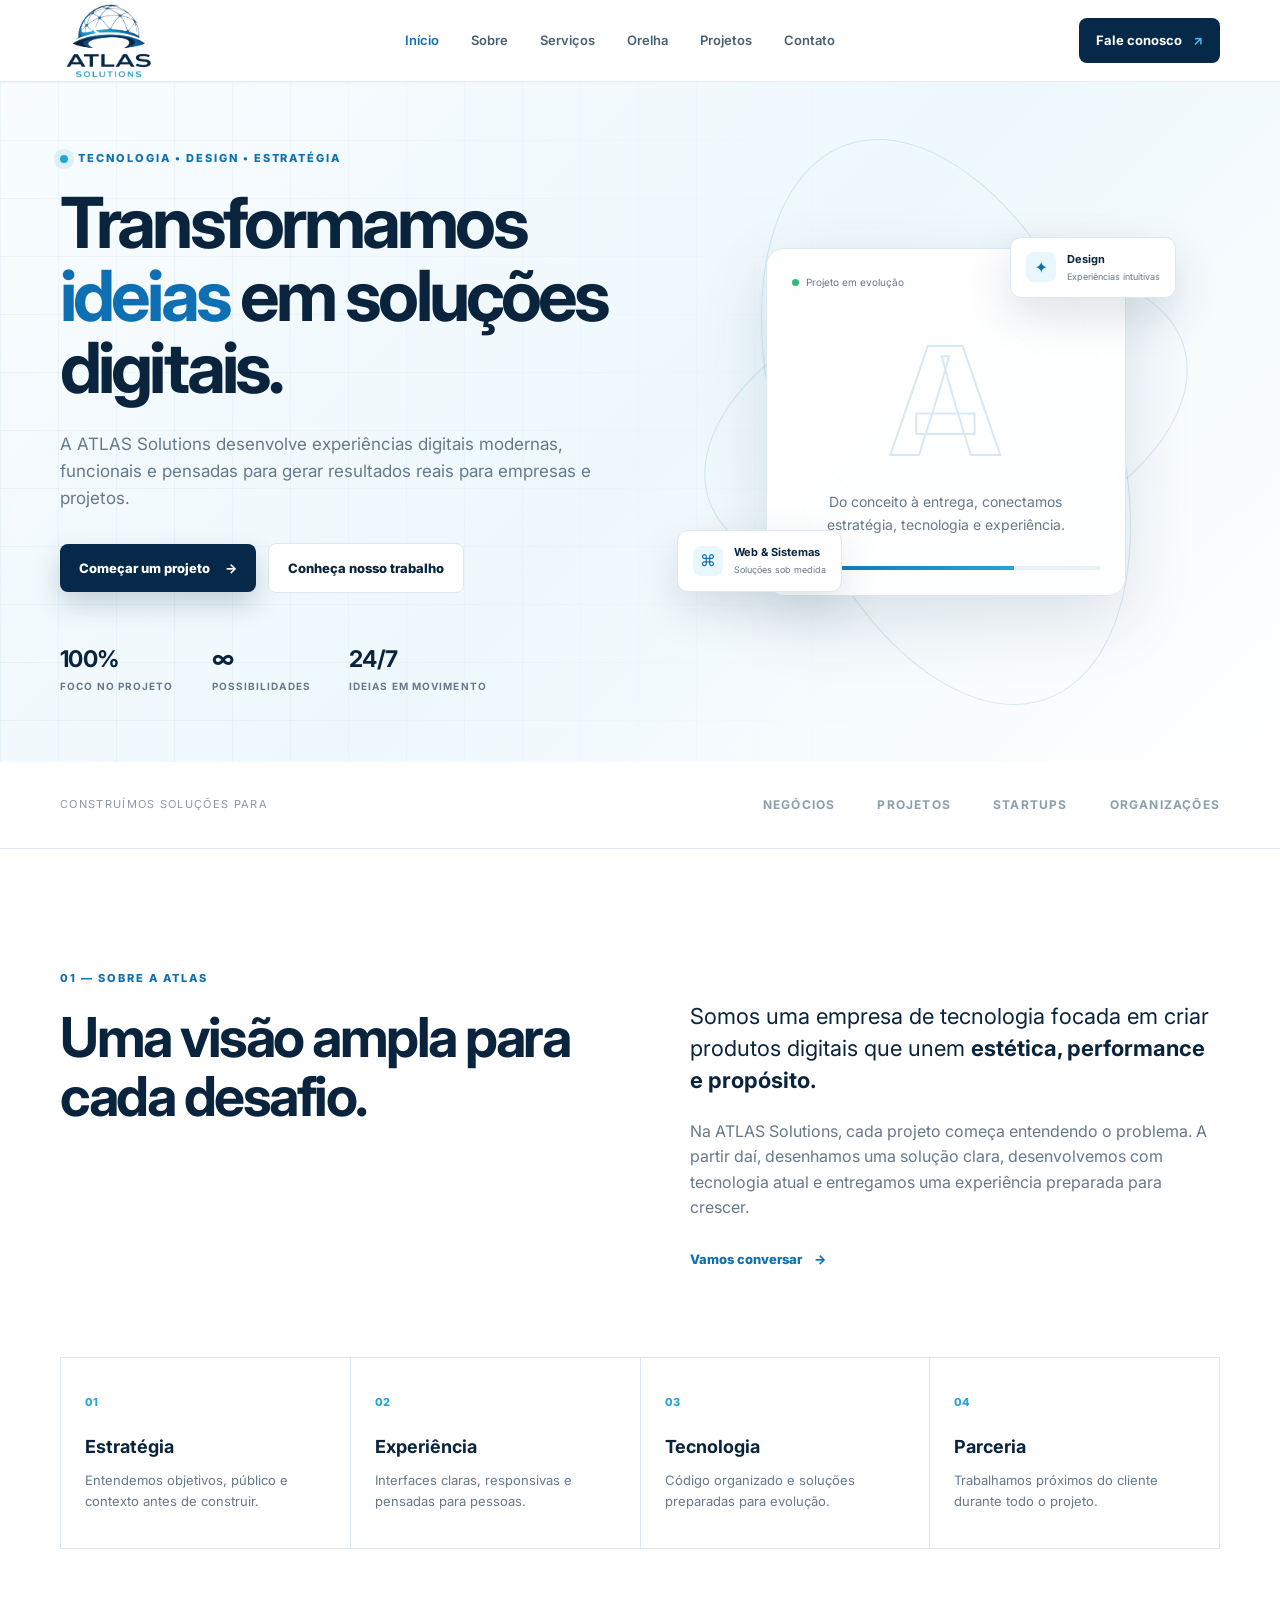
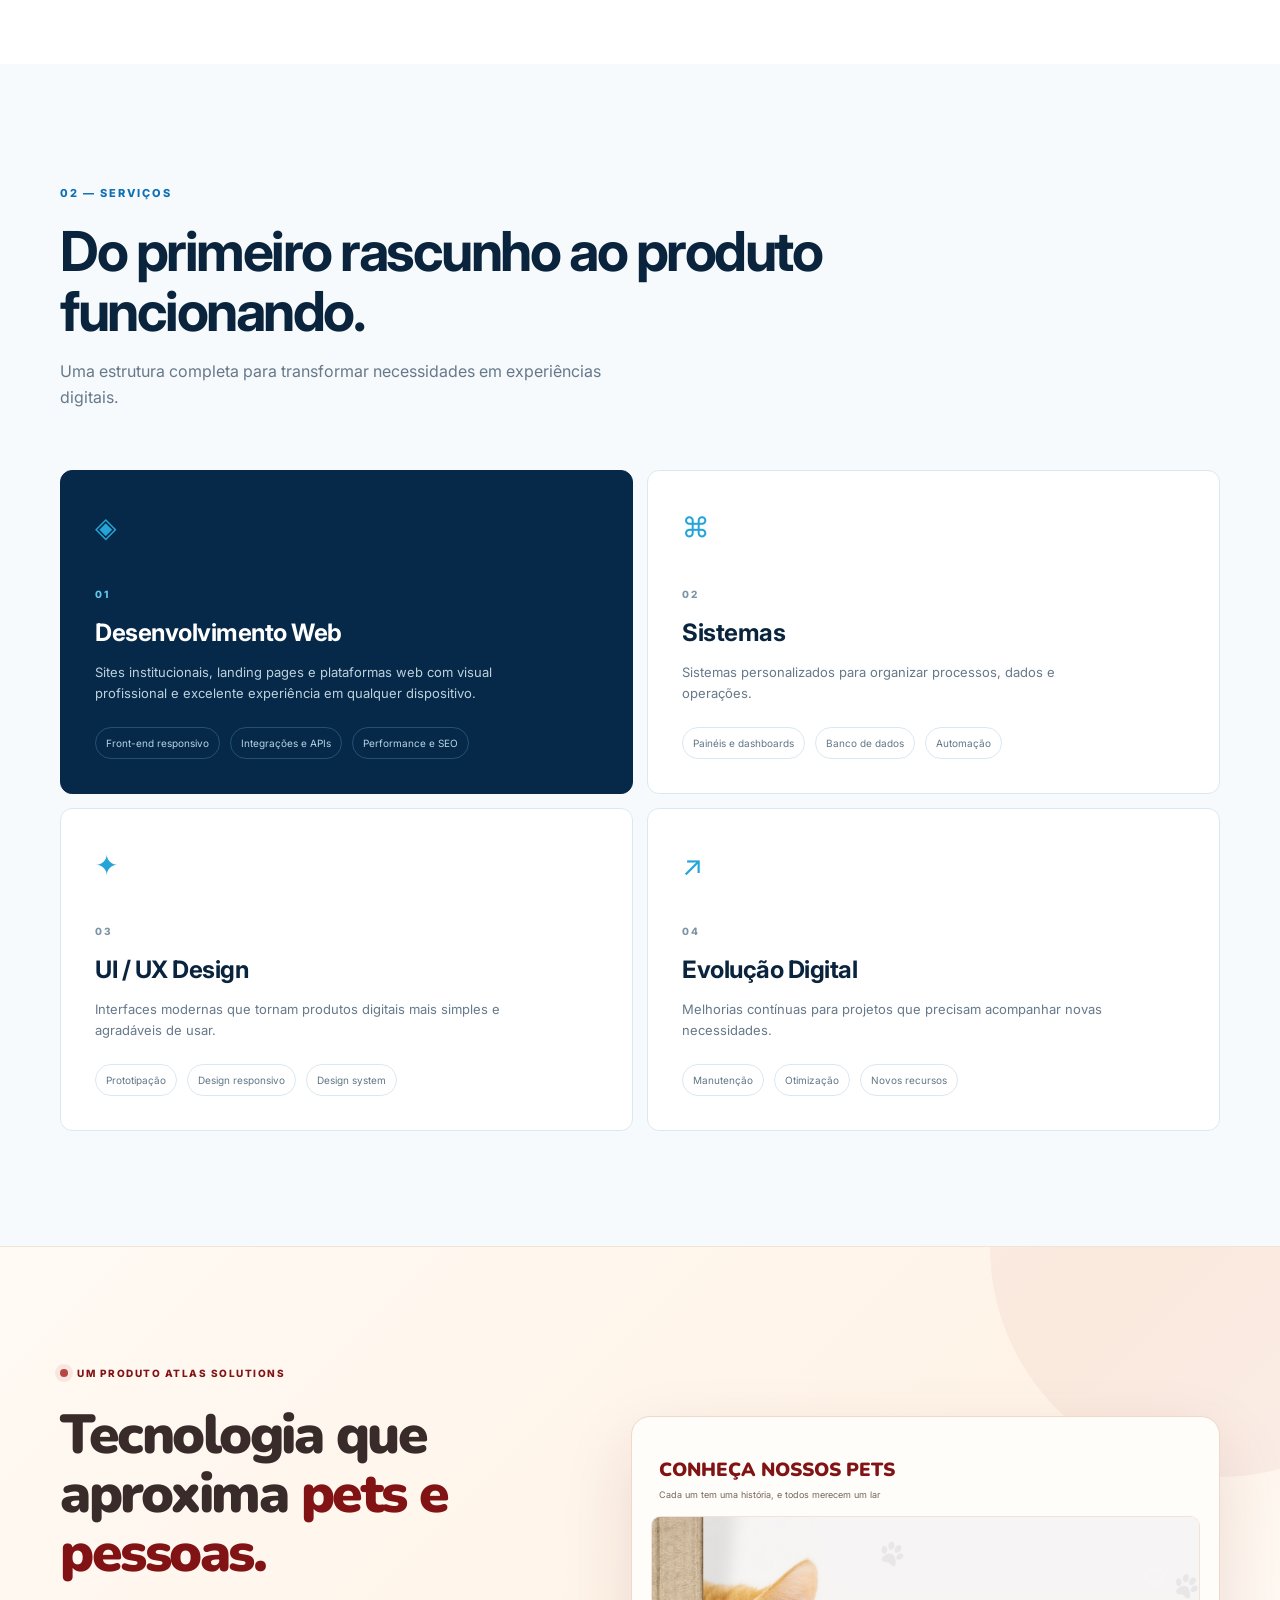
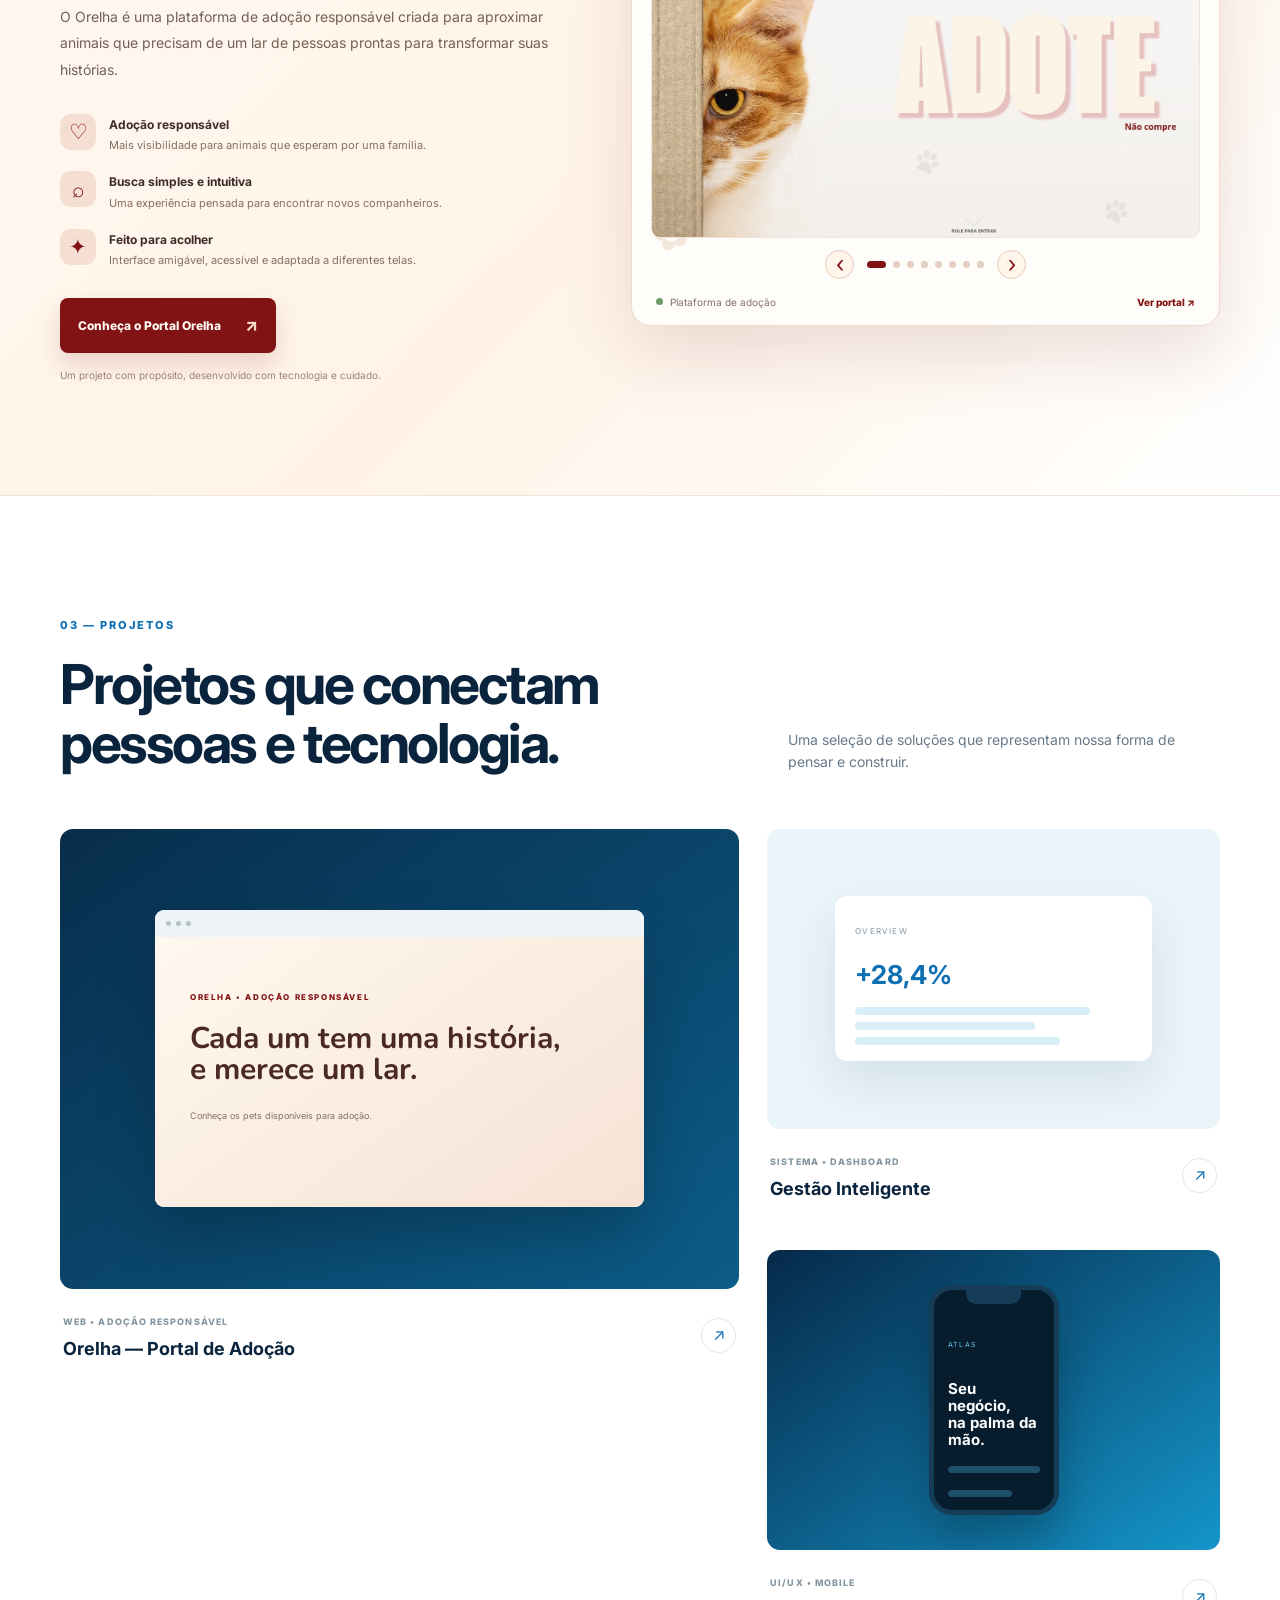
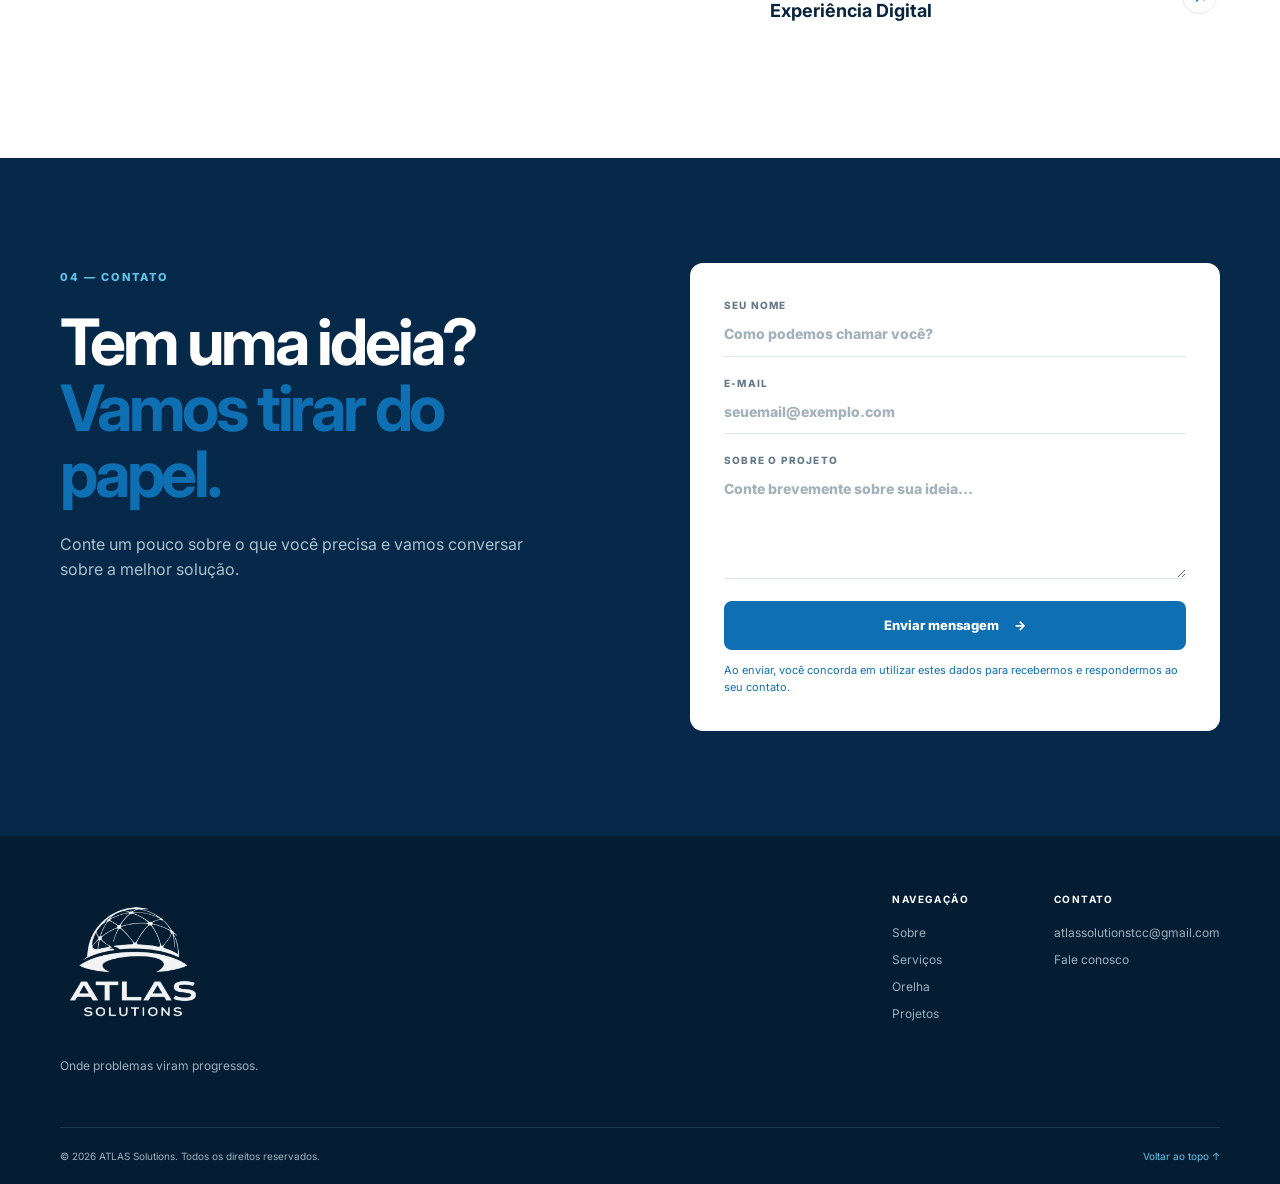
==== commit c6f0ed9a: "adicionada a função do formulário" ====
--- a/index.html
+++ b/index.html
@@ -268,13 +268,88 @@
           <h2>Tem uma ideia?<br><em>Vamos tirar do papel.</em></h2>
           <p>Conte um pouco sobre o que você precisa e vamos conversar sobre a melhor solução.</p>
         </div>
-        <form class="contact-form reveal" id="contactForm">
-          <label>Seu nome<input type="text" name="nome" placeholder="Como podemos chamar você?" required></label>
-          <label>E-mail<input type="email" name="email" placeholder="seuemail@exemplo.com" required></label>
-          <label>Sobre o projeto<textarea name="mensagem" rows="4" placeholder="Conte brevemente sobre sua ideia..." required></textarea></label>
-          <button type="submit" class="btn btn-light">Enviar mensagem <span>→</span></button>
-          <p class="form-note" id="formNote"></p>
-        </form>
+        
+
+<!-- Formulário de contato conectado ao FormSubmit -->
+<form
+  class="contact-form reveal"
+  action="https://formsubmit.co/atlassolutionstcc@gmail.com"
+  method="POST"
+>
+  <!-- Assunto do e-mail recebido pela ATLAS -->
+  <input
+    type="hidden"
+    name="_subject"
+    value="Novo contato pelo site ATLAS Solutions"
+  >
+
+  <!-- Organiza os dados recebidos em formato de tabela -->
+  <input
+    type="hidden"
+    name="_template"
+    value="table"
+  >
+
+  <!-- Proteção contra spam -->
+  <input
+    type="hidden"
+    name="_captcha"
+    value="true"
+  >
+
+  <!-- Redireciona para a página de sucesso após o envio -->
+  <input
+    type="hidden"
+    name="_next"
+    value="./sucesso.html"
+  >
+
+  <!-- Campo de nome -->
+  <label>
+    Seu nome
+    <input
+      type="text"
+      name="nome"
+      placeholder="Como podemos chamar você?"
+      autocomplete="name"
+      required
+    >
+  </label>
+
+  <!-- E-mail de quem está entrando em contato -->
+  <label>
+    E-mail
+    <input
+      type="email"
+      name="email"
+      placeholder="seuemail@exemplo.com"
+      autocomplete="email"
+      required
+    >
+  </label>
+
+  <!-- Mensagem sobre o projeto -->
+  <label>
+    Sobre o projeto
+    <textarea
+      name="mensagem"
+      rows="4"
+      placeholder="Conte brevemente sobre sua ideia..."
+      required
+    ></textarea>
+  </label>
+
+  <!-- Envia os dados ao serviço de e-mail -->
+  <button type="submit" class="btn btn-light">
+    Enviar mensagem <span>→</span>
+  </button>
+
+  <p class="form-note">
+    Ao enviar, você concorda em utilizar estes dados para recebermos e respondermos ao seu contato.
+  </p>
+</form>
+
+
       </div>
     </section>
   </main>
@@ -283,11 +358,11 @@
     <div class="container footer-top">
       <div>
         <img src="assets/logo.png" alt="ATLAS Solutions" class="footer-logo">
-        <p>Tecnologia que transforma ideias<br>em soluções digitais.</p>
+        <p>Onde problemas viram progressos.</p>
       </div>
       <div class="footer-links">
         <div><strong>Navegação</strong><a href="#sobre">Sobre</a><a href="#servicos">Serviços</a><a href="#orelha">Orelha</a><a href="#projetos">Projetos</a></div>
-        <div><strong>Contato</strong><a href="mailto:contato@atlassolutions.com.br">contato@atlassolutions.com.br</a><a href="#contato">Fale conosco</a></div>
+        <div><strong>Contato</strong><a href="mailto:contato@atlassolutions.com.br">atlassolutionstcc@gmail.com</a><a href="#contato">Fale conosco</a></div>
       </div>
     </div>
     <div class="container footer-bottom">
--- a/style.css
+++ b/style.css
@@ -1633,4 +1633,88 @@
   .orelha-rodape-preview {
     font-size: 9px
   }
-}+}
+
+
+/* ========================================
+   PÁGINA DE SUCESSO DO FORMULÁRIO
+======================================== */
+
+.sucesso-container {
+  min-height: 100vh;
+  display: flex;
+  align-items: center;
+  justify-content: center;
+  padding: 24px;
+  background: var(--navy, #101d35);
+}
+
+.sucesso-card {
+  width: 100%;
+  max-width: 600px;
+  padding: 48px 32px;
+  text-align: center;
+  background: #ffffff;
+  border-radius: 20px;
+  box-shadow: 0 20px 60px rgba(0, 0, 0, 0.15);
+}
+
+.sucesso-logo {
+  display: block;
+  width: 150px;
+  max-width: 100%;
+  height: auto;
+  margin: 0 auto 32px;
+}
+
+.sucesso-icone {
+  width: 72px;
+  height: 72px;
+  margin: 0 auto 20px;
+  display: flex;
+  align-items: center;
+  justify-content: center;
+  border-radius: 50%;
+  background: #d9f7ed;
+  color: #087f5b;
+  font-size: 40px;
+  font-weight: 800;
+}
+
+.sucesso-etiqueta {
+  display: block;
+  margin-bottom: 12px;
+  color: #087f8c;
+  font-size: 12px;
+  font-weight: 800;
+  letter-spacing: 2px;
+}
+
+.sucesso-card h1 {
+  margin: 0 0 16px;
+  color: var(--navy, #101d35);
+  font-family: 'Inter', sans-serif;
+  font-size: clamp(26px, 5vw, 36px);
+  line-height: 1.2;
+}
+
+.sucesso-card p {
+  margin: 0 0 28px;
+  color: #5b6472;
+  font-size: 16px;
+  line-height: 1.7;
+}
+
+.sucesso-card .btn {
+  display: inline-flex;
+  align-items: center;
+  justify-content: center;
+  gap: 10px;
+  text-decoration: none;
+}
+
+@media (max-width: 480px) {
+  .sucesso-card {
+    padding: 36px 22px;
+  }
+}
